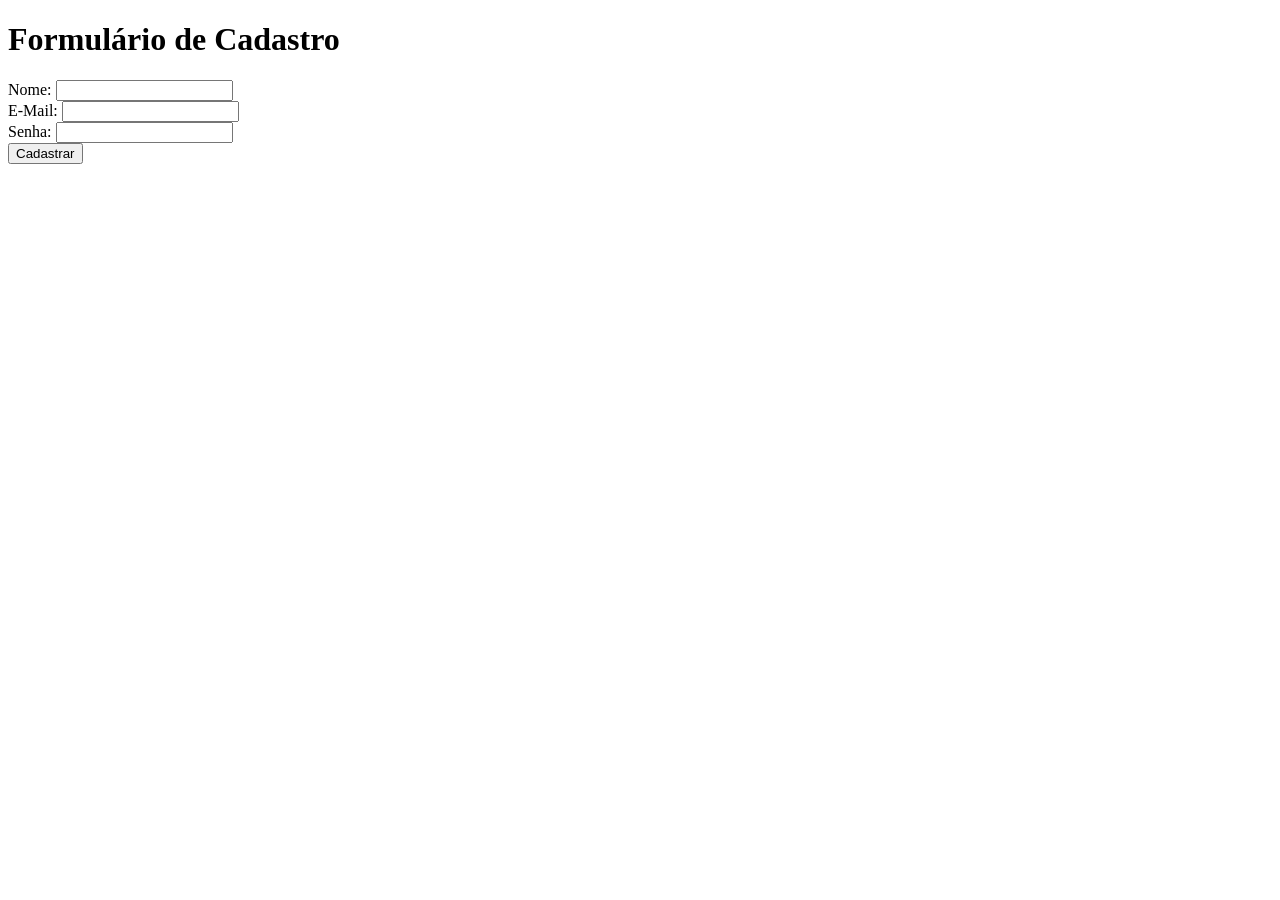
==== index.html @ 06d7f06f "add formulario de cadastro" ====
<!DOCTYPE html>
<html lang="pt-br">
<head>
    <meta charset="UTF-8">
    <meta name="viewport" content="width=device-width, initial-scale=1.0">
    <title>Formulário de Cadastro</title>
</head>
<body>
    <main>
        <form action="index.html">
            <h1>Formulário de Cadastro</h1>
            <label for="nome">Nome:</label>
            <input type="text" id="nome" name="nome"> <br>
            <label for="email">E-Mail:</label>
            <input type="email" id="email" name="email"> <br>
            <label for="senha">Senha:</label>
            <input type="password" id="senha" name="senha"> <br>
            <button>Cadastrar</button>
        </form>
    </main>
</body>
</html>
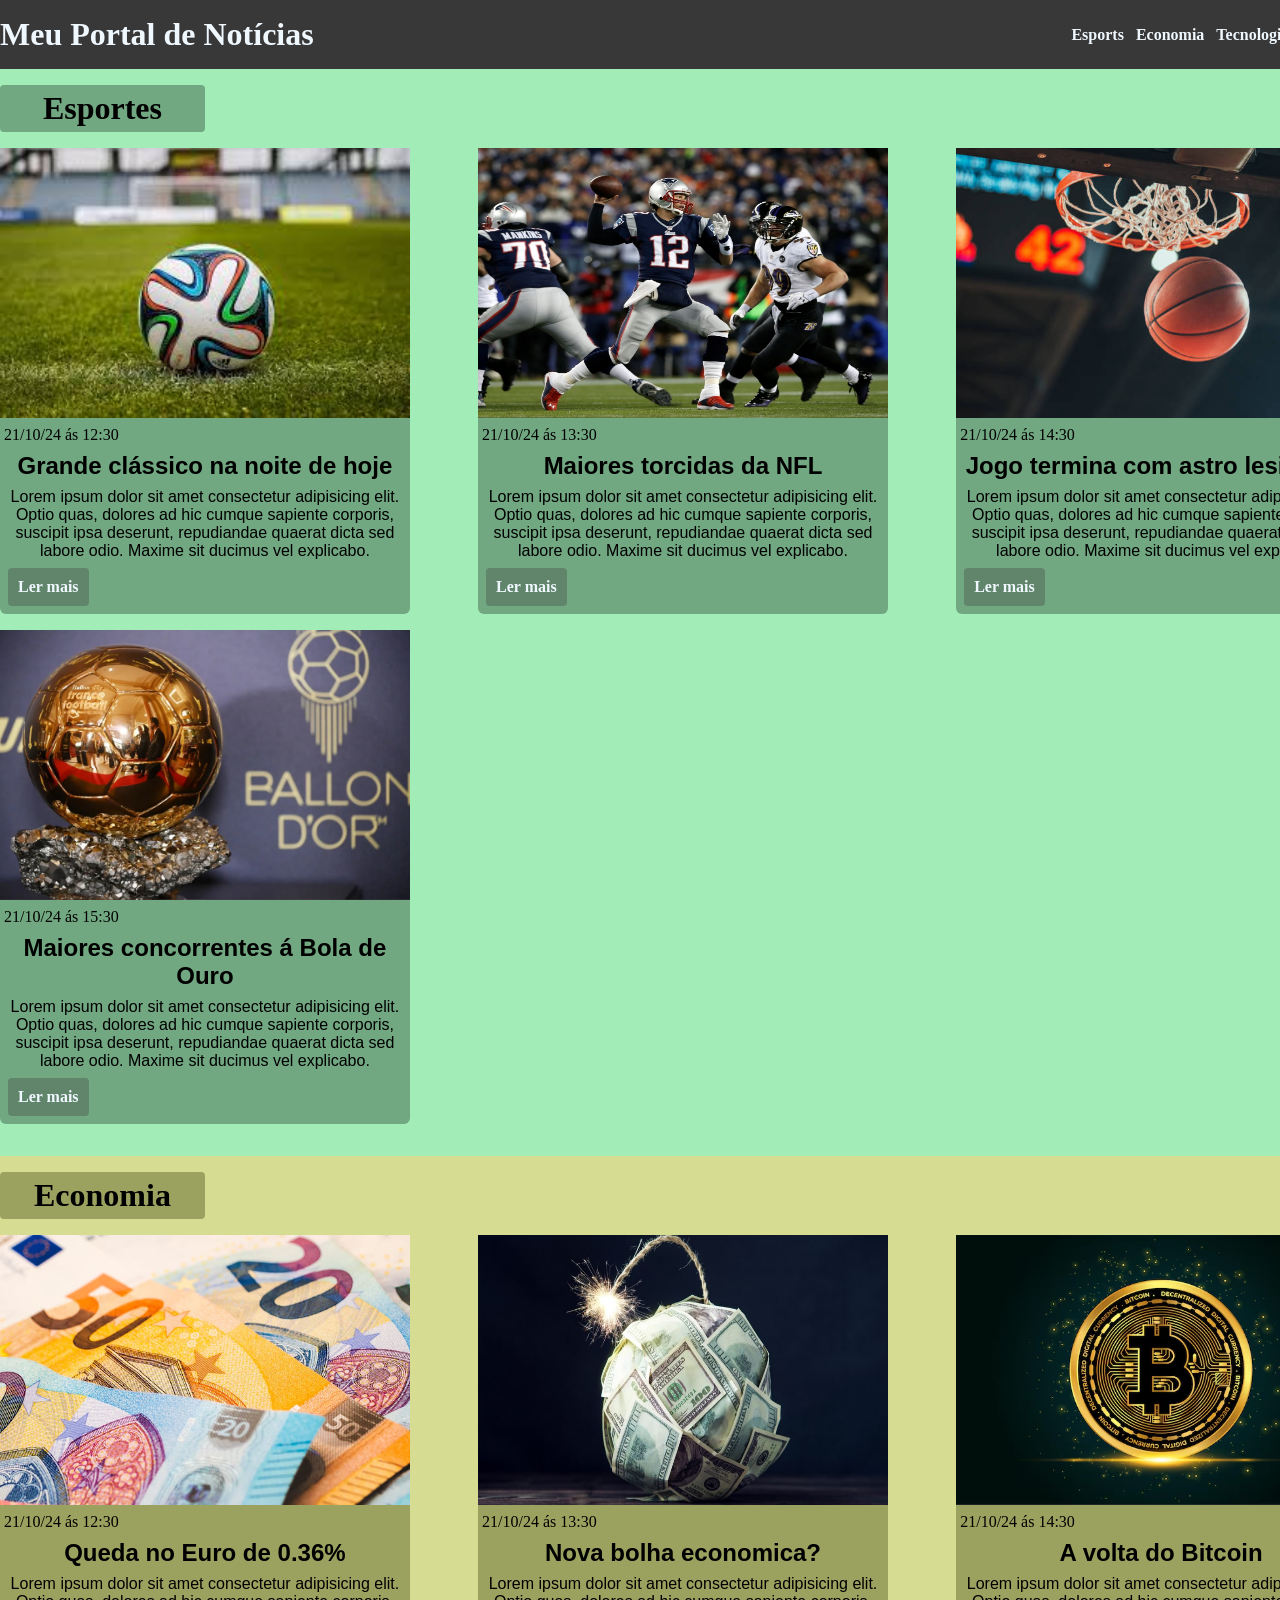
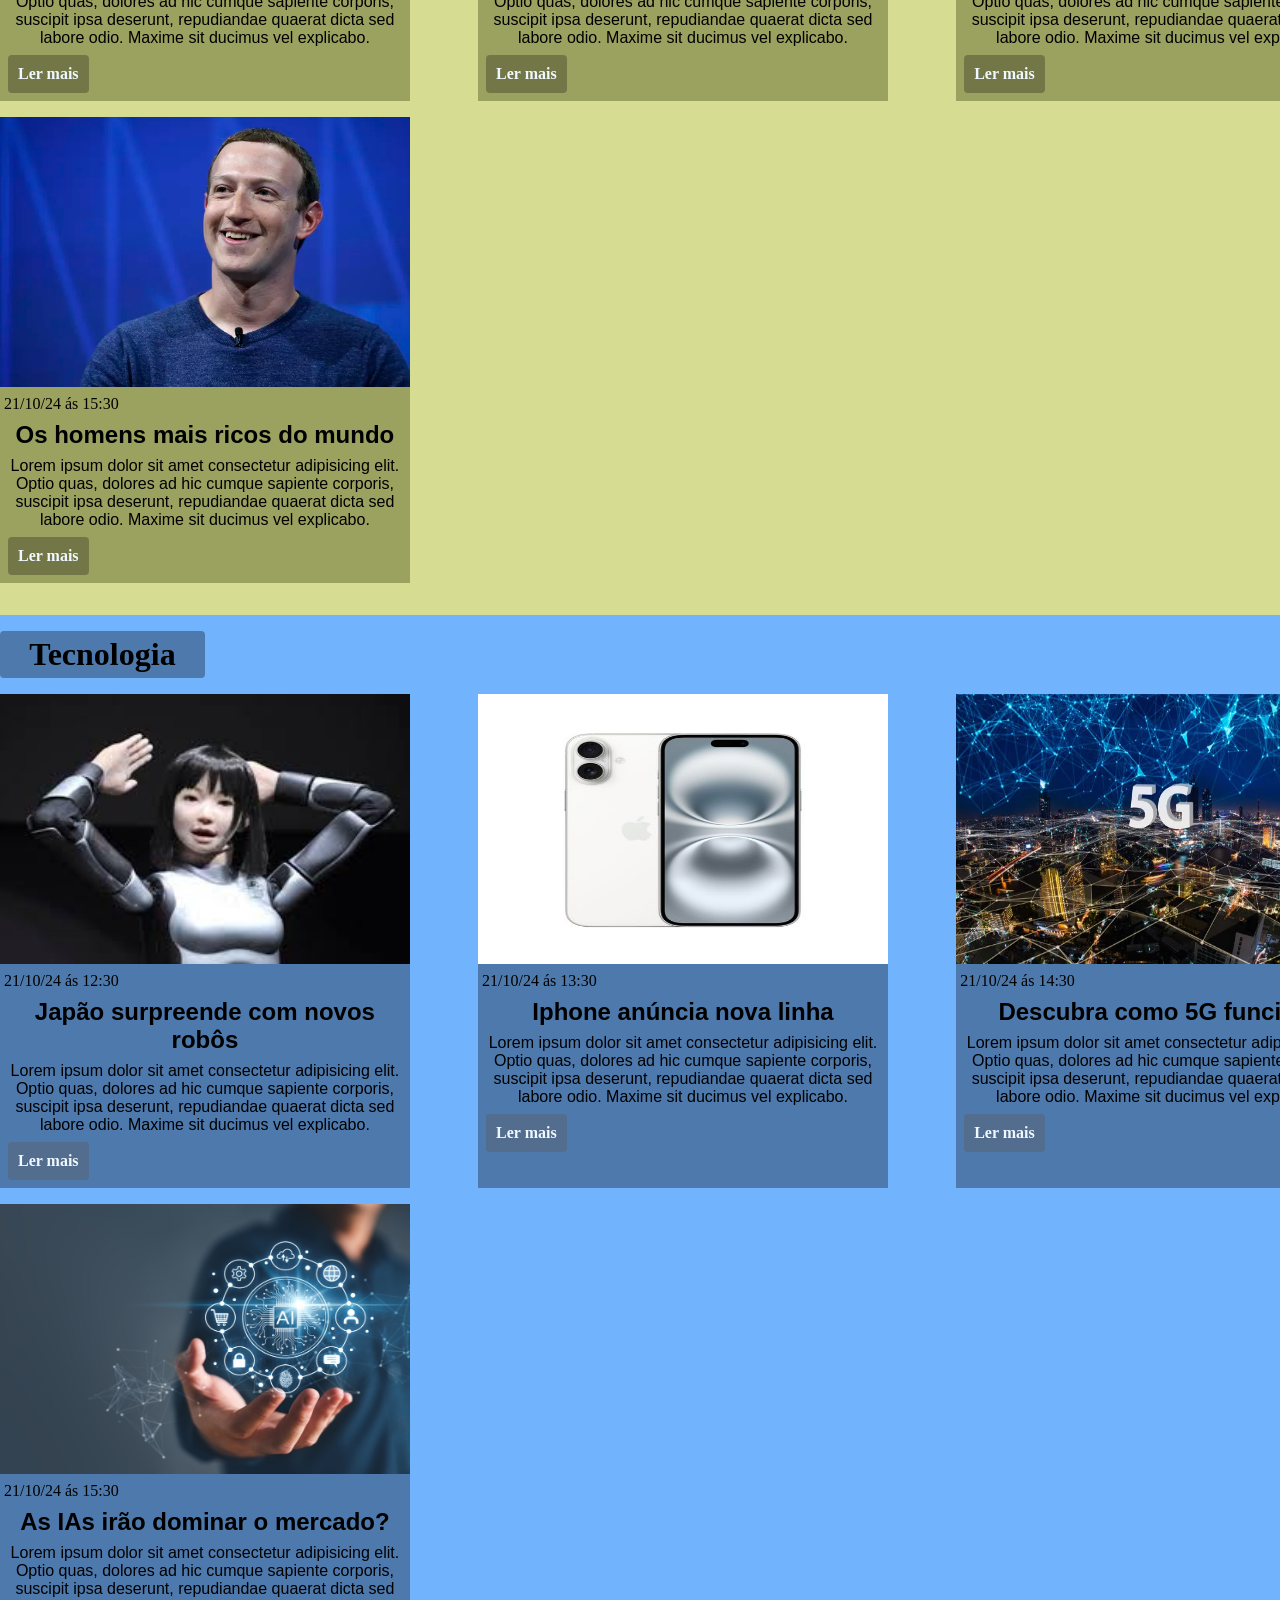
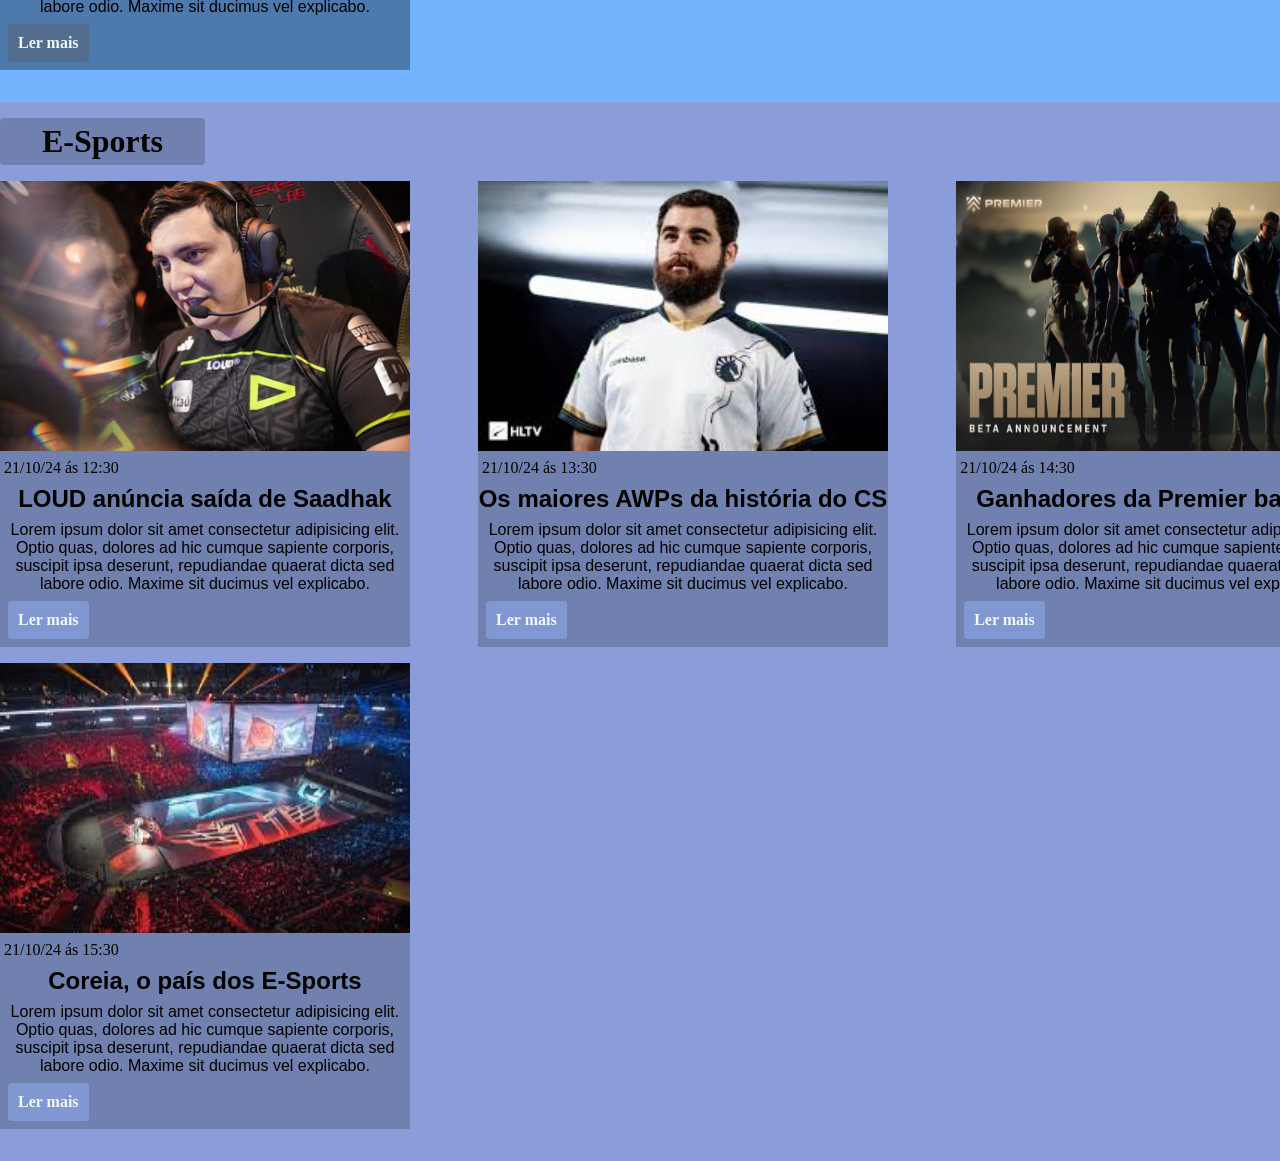
==== commit 24b1d9b7: "Add exercício_css" ====
--- a/index.html
+++ b/index.html
@@ -1,22 +1,197 @@
-<!DOCTYPE html>
-<html lang="pt-br">
-<head>
-    <meta charset="UTF-8">
-    <meta name="viewport" content="width=device-width, initial-scale=1.0">
-    <title>Formulário de Cadastro</title>
-</head>
-<body>
-    <main>
-        <form action="index.html">
-            <h1>Formulário de Cadastro</h1>
-            <label for="nome">Nome:</label>
-            <input type="text" id="nome" name="nome"> <br>
-            <label for="email">E-Mail:</label>
-            <input type="email" id="email" name="email"> <br>
-            <label for="senha">Senha:</label>
-            <input type="password" id="senha" name="senha"> <br>
-            <button>Cadastrar</button>
-        </form>
-    </main>
-</body>
+<!DOCTYPE html>
+<html lang="pt-br">
+<head>
+    <meta charset="UTF-8">
+    <meta name="viewport" content="width=device-width, initial-scale=1.0">
+    <title>Document</title>
+    <link rel="stylesheet" href="style.css">
+</head>
+<body>
+    <header>
+        <div class="container">
+            <h1>Meu Portal de Notícias</h1>
+            <nav>
+                <ul>
+                    <li><a href="#sports" title="ir para a seçao de esportes">Esports</a></li>
+                    <li><a href="#economy" title="ir para a seção de economia">Economia</a></li>
+                    <li><a href="#technology" title="ir para a seção de tecnologia">Tecnologia</a></li>
+                    <li><a href="#esports" title="ir para a seção de e-sports">E-Sports</a></li>
+                </ul>
+            </nav>
+        </div>
+    </header>
+    <section id="sports">
+        <div class="container">
+            <h2>Esportes</h2>
+            <div class="articles">
+                <article>
+                    <img src="img/bola de futebol.jpeg" alt="bola de futebol">
+                    <header>
+                        <time datetime="data de criação">21/10/24 ás 12:30</time>
+                    </header>
+                    <h3>Grande clássico na noite de hoje</h3>
+                    <p>Lorem ipsum dolor sit amet consectetur adipisicing elit. Optio quas, dolores ad hic cumque sapiente corporis, suscipit ipsa deserunt, repudiandae quaerat dicta sed labore odio. Maxime sit ducimus vel explicabo.</p>
+                    <a href="#">Ler mais</a>
+                </article>
+                <article>
+                    <img src="img/jogador-de-futebol-americano.jpg" alt="jogador de futebol americano">
+                    <header>
+                        <time datetime="data de criação">21/10/24 ás 13:30</time>
+                    </header>
+                    <h3>Maiores torcidas da NFL</h3>
+                    <p>Lorem ipsum dolor sit amet consectetur adipisicing elit. Optio quas, dolores ad hic cumque sapiente corporis, suscipit ipsa deserunt, repudiandae quaerat dicta sed labore odio. Maxime sit ducimus vel explicabo.</p>
+                    <a href="#">Ler mais</a>
+                </article>
+                <article>
+                    <img src="img/istockphoto-959080376-612x612.jpg" alt="bola de basquete">
+                    <header>
+                        <time datetime="data de criação">21/10/24 ás 14:30</time>
+                    </header>
+                    <h3>Jogo termina com astro lesionado</h3>
+                    <p>Lorem ipsum dolor sit amet consectetur adipisicing elit. Optio quas, dolores ad hic cumque sapiente corporis, suscipit ipsa deserunt, repudiandae quaerat dicta sed labore odio. Maxime sit ducimus vel explicabo.</p>
+                    <a href="#">Ler mais</a>
+                </article>
+                <article>
+                    <img src="img/bola de ouro.webp" alt="bola de ouro">
+                    <header>
+                        <time datetime="data de criação">21/10/24 ás 15:30</time>
+                    </header>
+                    <h3>Maiores concorrentes á Bola de Ouro</h3>
+                    <p>Lorem ipsum dolor sit amet consectetur adipisicing elit. Optio quas, dolores ad hic cumque sapiente corporis, suscipit ipsa deserunt, repudiandae quaerat dicta sed labore odio. Maxime sit ducimus vel explicabo.</p>
+                    <a href="#">Ler mais</a>
+                </article>
+            </div>
+        </div>
+    </section>
+    <section id="economy">
+        <div class="container">
+            <h2>Economia</h2>
+            <div class="articles">
+                <article>
+                    <img src="img/notas-de-euro-que-e-a-moeda-da-uniao-europeia-em-fotografias-de-perto_488935-229.avif" alt="Moedas e Notas de euro">
+                    <header>
+                        <time datetime="data de criação">21/10/24 ás 12:30</time>
+                    </header>
+                    <h3>Queda no Euro de 0.36%</h3>
+                    <p>Lorem ipsum dolor sit amet consectetur adipisicing elit. Optio quas, dolores ad hic cumque sapiente corporis, suscipit ipsa deserunt, repudiandae quaerat dicta sed labore odio. Maxime sit ducimus vel explicabo.</p>
+                    <a href="#">Ler mais</a>
+                </article>
+                <article>
+                    <img src="img/bolha-financeira.jpg" alt="Bolha economica">
+                    <header>
+                        <time datetime="data de criação">21/10/24 ás 13:30</time>
+                    </header>
+                    <h3>Nova bolha economica?</h3>
+                    <p>Lorem ipsum dolor sit amet consectetur adipisicing elit. Optio quas, dolores ad hic cumque sapiente corporis, suscipit ipsa deserunt, repudiandae quaerat dicta sed labore odio. Maxime sit ducimus vel explicabo.</p>
+                    <a href="#">Ler mais</a>
+                </article>
+                <article>
+                    <img src="img/bitcoin.avif" alt="Bitcoin">
+                    <header>
+                        <time datetime="data de criação">21/10/24 ás 14:30</time>
+                    </header>
+                    <h3>A volta do Bitcoin</h3>
+                    <p>Lorem ipsum dolor sit amet consectetur adipisicing elit. Optio quas, dolores ad hic cumque sapiente corporis, suscipit ipsa deserunt, repudiandae quaerat dicta sed labore odio. Maxime sit ducimus vel explicabo.</p>
+                    <a href="#">Ler mais</a>
+                </article>
+                <article>
+                    <img src="img/zukberg.webp" alt="Zuckerberg">
+                    <header>
+                        <time datetime="data de criação">21/10/24 ás 15:30</time>
+                    </header>
+                    <h3>Os homens mais ricos do mundo</h3>
+                    <p>Lorem ipsum dolor sit amet consectetur adipisicing elit. Optio quas, dolores ad hic cumque sapiente corporis, suscipit ipsa deserunt, repudiandae quaerat dicta sed labore odio. Maxime sit ducimus vel explicabo.</p>
+                    <a href="#">Ler mais</a>
+                </article>
+            </div>
+        </div>
+    </section>
+    <section id="technology">
+        <div class="container">
+            <h2>Tecnologia</h2>
+            <div class="articles">
+                <article>
+                    <img src="img/robo-japones.jpeg" alt="Robõ japones">
+                    <header>
+                        <time datetime="data de criação">21/10/24 ás 12:30</time>
+                    </header>
+                    <h3>Japão surpreende com novos robôs</h3>
+                    <p>Lorem ipsum dolor sit amet consectetur adipisicing elit. Optio quas, dolores ad hic cumque sapiente corporis, suscipit ipsa deserunt, repudiandae quaerat dicta sed labore odio. Maxime sit ducimus vel explicabo.</p>
+                        <a href="#">Ler mais</a>
+                </article>
+                <article>
+                    <img src="img/16-plus.jpg" alt="Iphone 16-PLus">
+                    <header>
+                        <time datetime="data de criação">21/10/24 ás 13:30</time>
+                    </header>
+                    <h3>Iphone anúncia nova linha</h3>
+                    <p>Lorem ipsum dolor sit amet consectetur adipisicing elit. Optio quas, dolores ad hic cumque sapiente corporis, suscipit ipsa deserunt, repudiandae quaerat dicta sed labore odio. Maxime sit ducimus vel explicabo.</p>
+                    <a href="#">Ler mais</a>
+                </article>
+                <article>
+                    <img src="img/5g.webp" alt="5g">
+                    <header>
+                        <time datetime="data de criação">21/10/24 ás 14:30</time>
+                    </header>
+                    <h3>Descubra como 5G funciona</h3>
+                    <p>Lorem ipsum dolor sit amet consectetur adipisicing elit. Optio quas, dolores ad hic cumque sapiente corporis, suscipit ipsa deserunt, repudiandae quaerat dicta sed labore odio. Maxime sit ducimus vel explicabo.</p>
+                        <a href="#">Ler mais</a>
+                </article>
+                <article>
+                    <img src="img/AI_1.jpg" alt="inteligencia artificial">
+                    <header>
+                        <time datetime="data de criação">21/10/24 ás 15:30</time>
+                    </header>
+                    <h3>As IAs irão dominar o mercado?</h3>
+                    <p>Lorem ipsum dolor sit amet consectetur adipisicing elit. Optio quas, dolores ad hic cumque sapiente corporis, suscipit ipsa deserunt, repudiandae quaerat dicta sed labore odio. Maxime sit ducimus vel explicabo.</p>
+                        <a href="#">Ler mais</a>
+                </article>
+            </div>
+        </div>
+    </section>
+    <section id="esports">
+        <div class="container">
+            <h2>E-Sports</h2>
+            <div class="articles">
+                <article>
+                    <img src="img/450px-LOUD_Saadhak_at_the_VALORANT_Champions_2022.jpg" alt="Saadhak">
+                    <header>
+                        <time datetime="data de criação">21/10/24 ás 12:30</time>
+                    </header>
+                    <h3>LOUD anúncia saída de Saadhak</h3>
+                    <p>Lorem ipsum dolor sit amet consectetur adipisicing elit. Optio quas, dolores ad hic cumque sapiente corporis, suscipit ipsa deserunt, repudiandae quaerat dicta sed labore odio. Maxime sit ducimus vel explicabo.</p>
+                    <a href="#">Ler mais</a>
+                </article>
+                <article>
+                    <img src="img/fallen.jpeg" alt="Fallen">
+                    <header>
+                        <time datetime="data de criação">21/10/24 ás 13:30</time>
+                    </header>
+                    <h3>Os maiores AWPs da história do CS</h3>
+                    <p>Lorem ipsum dolor sit amet consectetur adipisicing elit. Optio quas, dolores ad hic cumque sapiente corporis, suscipit ipsa deserunt, repudiandae quaerat dicta sed labore odio. Maxime sit ducimus vel explicabo.</p>
+                    <a href="#">Ler mais</a>
+                </article>
+                <article>
+                    <img src="img/valorant-premier-global-thumb.webp" alt="premier valorant">
+                    <header>
+                        <time datetime="data de criação">21/10/24 ás 14:30</time>
+                    </header>
+                    <h3>Ganhadores da Premier banidos</h3>
+                    <p>Lorem ipsum dolor sit amet consectetur adipisicing elit. Optio quas, dolores ad hic cumque sapiente corporis, suscipit ipsa deserunt, repudiandae quaerat dicta sed labore odio. Maxime sit ducimus vel explicabo.</p>
+                    <a href="#">Ler mais</a>
+                </article>
+                <article>
+                    <img src="img/esports-coreia.jpeg" alt="competicao de e-sports">
+                    <header>
+                        <time datetime="data de criação">21/10/24 ás 15:30</time>
+                    </header>
+                    <h3>Coreia, o país dos E-Sports</h3>
+                    <p>Lorem ipsum dolor sit amet consectetur adipisicing elit. Optio quas, dolores ad hic cumque sapiente corporis, suscipit ipsa deserunt, repudiandae quaerat dicta sed labore odio. Maxime sit ducimus vel explicabo.</p>
+                    <a href="#">Ler mais</a>
+                    
+                </article>
+            </div>
+        </div>
+    </section>
+</body>
 </html>
--- a/style.css
+++ b/style.css
@@ -0,0 +1,210 @@
+*{
+    box-sizing: border-box;
+    margin: 0;
+    padding: 0;
+}
+body > header{
+    background-color: rgb(56, 56, 56);
+    padding: 16px 0;
+    color: aliceblue;
+}
+
+header .container{
+    display: flex;
+    align-items: center;
+    justify-content: space-between;
+}
+
+header li a{
+    text-decoration: none;
+    color: aliceblue;
+    padding: 4px;
+    font-weight: bold;
+}
+
+header li a:hover{
+    text-decoration: underline;
+}
+
+header li{
+    display: inline;
+}
+
+.container{
+    width: 1366px;
+    margin: 0 auto;
+}
+
+.articles{
+    display: flex;
+    flex-wrap: wrap;
+    justify-content: space-between;
+}
+
+.articles article img{
+  height: 270px;
+    width: 100%;
+}
+
+.articles article{
+    width: 30%;
+}
+
+.articles article header{
+    padding-top: 4px;
+    padding-left: 4px;
+}
+
+article h3, article p{
+    text-align: center;
+    font-family: Arial, Helvetica, sans-serif;
+}
+
+article h3{
+    text-wrap: wrap;
+ }
+
+section{
+    padding: 16px 0;
+}
+
+section h2{
+    font-size: 32px;
+}
+
+section h2, .articles article{
+    margin-bottom: 16px;
+}
+
+.articles article h3{
+    margin-top: 8px;
+    margin-bottom: 8px;
+    font-size: 24px;
+}
+
+.articles article .link{
+    margin: 16px;
+}
+
+#sports .articles article a{
+    background-color: #60856b;
+    color: aliceblue;
+    padding: 10px;
+    text-decoration: none;
+    display: inline-block;
+    margin: 8px;
+    border-radius: 4px;
+    font-weight: 700;
+}
+
+#sports .articles article a:hover, #economy .articles article a:hover, #esports .articles article a:hover, #technology .articles article a:hover{
+    text-decoration: underline;
+}
+
+#sports article{
+    background-color: #71a781;
+    border-radius: 6px
+}
+
+#sports{
+    background-color: #a1ecb7;
+}
+
+#sports h2{
+    background-color: #71a781;
+    padding: 5px;
+    border-radius: 4px;
+    margin-right: 85%;
+    text-align: center;
+}
+
+#sports .articles article a{
+    background-color: #60856b;
+    color: aliceblue;
+    padding: 10px;
+    text-decoration: none;
+    display: inline-block;
+    margin: 8px;
+    border-radius: 4px;
+    font-weight: 700;
+}
+
+#economy article{
+    background-color: rgb(155, 161, 95);
+}
+#economy{
+    background-color: rgb(214, 221, 147);
+}
+
+#economy h2{
+    background-color: rgb(155, 161, 95);
+    padding: 5px;
+    border-radius: 4px;
+    margin-right: 85%;
+    text-align: center;
+}
+
+#economy .articles article a{
+    background-color: rgb(115, 119, 71);
+    color: aliceblue;
+    padding: 10px;
+    text-decoration: none;
+    display: inline-block;
+    margin: 8px;
+    border-radius: 4px;
+    font-weight: 700;
+}
+
+#technology article{
+    background-color: rgb(78, 121, 172);
+}
+
+#technology{
+    background-color: rgb(114, 179, 253);
+}
+
+#technology h2{
+    background-color: rgb(78, 121, 172);
+    padding: 5px;
+    border-radius: 4px;
+    margin-right: 85%;
+    text-align: center;
+}
+
+#technology .articles article a{
+    background-color: rgb(82, 109, 141);
+    color: aliceblue;
+    padding: 10px;
+    text-decoration: none;
+    display: inline-block;
+    margin: 8px;
+    border-radius: 4px;
+    font-weight: 700;
+}
+
+#esports article{
+    background-color: rgb(112, 129, 175);
+}
+
+#esports{
+    background-color: rgb(139, 157, 216);
+}
+
+#esports h2{
+    background-color: rgb(112, 129, 175);
+    padding: 5px;
+    border-radius: 4px;
+    margin-right: 85%;
+    text-align: center;
+}
+
+#esports .articles article a{
+    background-color: rgb(129, 151, 209);
+    color: aliceblue;
+    padding: 10px;
+    text-decoration: none;
+    display: inline-block;
+    margin: 8px;
+    border-radius: 4px;
+    font-weight: 700;
+}
